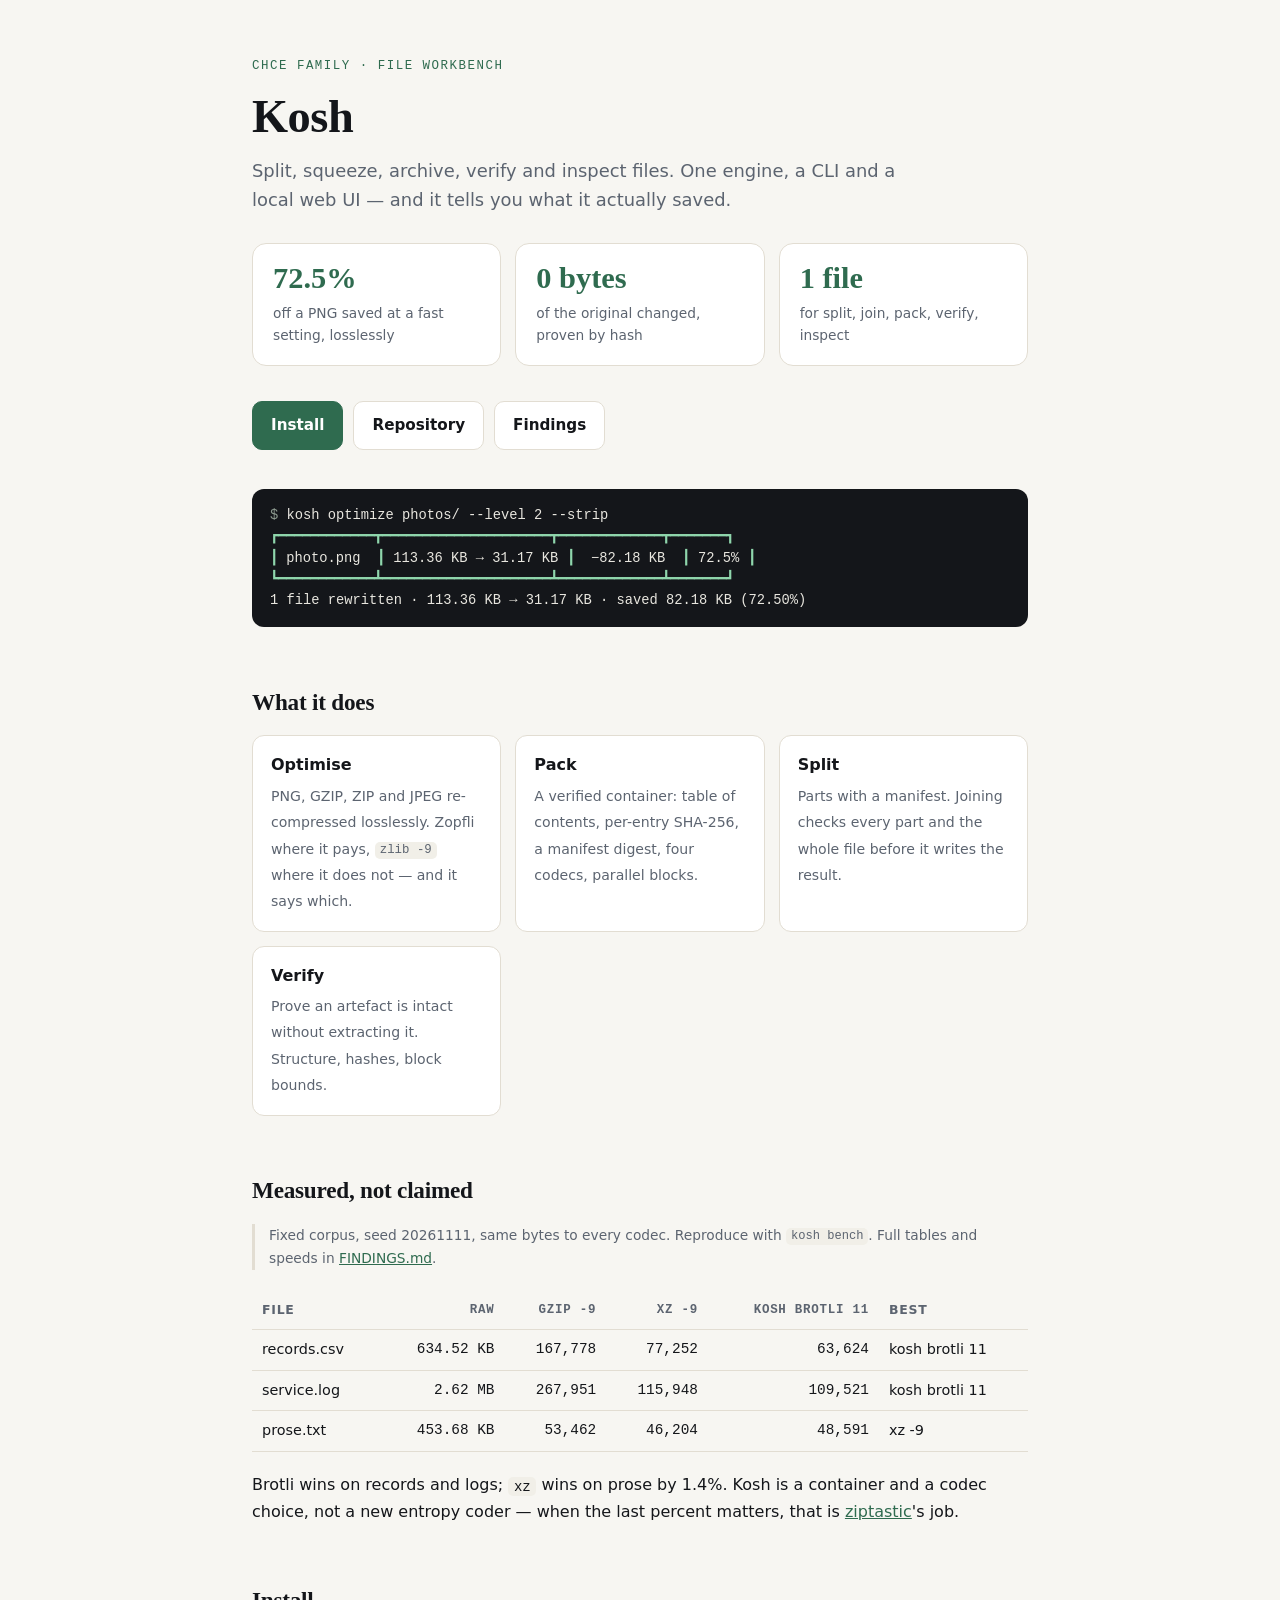
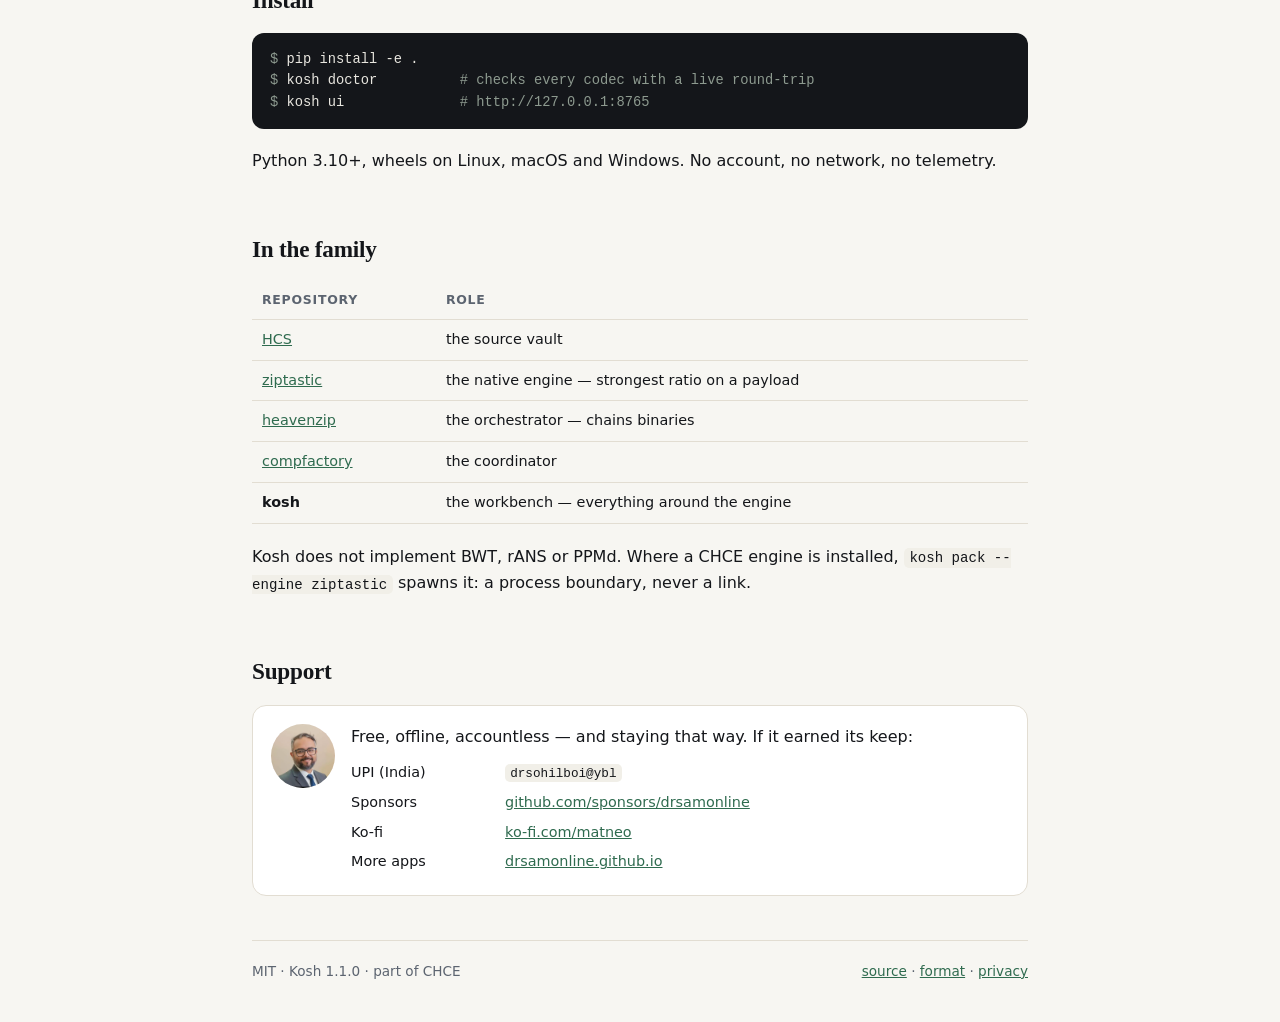
==== docs/index.html @ 6c08d3cd "kosh 1.1.0 — the CHCE file workbench Built as a replacement for five Windows utilities (DeflOpt, ECT" ====
<!DOCTYPE html>
<html lang="en">
<head>
<meta charset="utf-8">
<meta name="viewport" content="width=device-width, initial-scale=1">
<title>Kosh — the file workbench of CHCE</title>
<meta name="description" content="Split, squeeze, archive, verify and inspect files. Lossless PNG/ZIP/GZIP re-compression, a verified container, and a local web UI. Part of the CHCE family.">
<meta name="theme-color" content="#f7f6f2">
<link rel="canonical" href="https://drsamonline.github.io/kosh/">
<meta property="og:type" content="website">
<meta property="og:url" content="https://drsamonline.github.io/kosh/">
<meta property="og:title" content="Kosh — the file workbench of CHCE">
<meta property="og:description" content="Split, squeeze, archive, verify and inspect files. Lossless re-compression, a verified container, and a local web UI.">
<link rel="icon" href="assets/badge-version.svg" type="image/svg+xml">
<style>
  :root{
    --paper:#f7f6f2; --card:#ffffff; --ink:#14161a; --mut:#5c6470; --line:#e2ddd2;
    --accent:#2f6b4f; --accent-soft:#eaf1ec; --code:#f1efe8;
    --serif:"Iowan Old Style","Palatino Linotype",Palatino,Georgia,serif;
    --sans:-apple-system,BlinkMacSystemFont,"Segoe UI",system-ui,Roboto,Arial,sans-serif;
    --mono:ui-monospace,SFMono-Regular,Menlo,Consolas,"Liberation Mono",monospace;
  }
  *{box-sizing:border-box}
  body{margin:0;background:var(--paper);color:var(--ink);font:16px/1.65 var(--sans);
       -webkit-font-smoothing:antialiased}
  .wrap{max-width:820px;margin:0 auto;padding:56px 22px 40px}
  .eyebrow{font-family:var(--mono);font-size:.78rem;letter-spacing:.12em;text-transform:uppercase;
           color:var(--accent);margin:0 0 14px}
  h1{font-family:var(--serif);font-size:clamp(2rem,5vw,2.9rem);line-height:1.1;margin:0 0 .3em;
     letter-spacing:-.01em}
  .lede{font-size:1.12rem;color:var(--mut);margin:0 0 1.6em;max-width:60ch}
  .claim{display:flex;flex-wrap:wrap;gap:14px;margin:0 0 2.2em}
  .big{flex:1 1 200px;background:var(--card);border:1px solid var(--line);border-radius:14px;
       padding:18px 20px}
  .big b{display:block;font-family:var(--serif);font-size:1.9rem;line-height:1.1;
         color:var(--accent);font-variant-numeric:tabular-nums}
  .big span{display:block;font-size:.86rem;color:var(--mut);margin-top:6px}
  .cta{display:flex;gap:10px;flex-wrap:wrap;margin:0 0 2.4em}
  a.btn{display:inline-block;padding:11px 18px;border-radius:10px;text-decoration:none;
        font-weight:600;font-size:.95rem;border:1px solid var(--line);color:var(--ink);
        background:var(--card)}
  a.btn.primary{background:var(--accent);border-color:var(--accent);color:#fff}
  a.btn:hover{transform:translateY(-1px)}
  h2{font-family:var(--serif);font-size:1.45rem;margin:2.4em 0 .6em;letter-spacing:-.01em}
  h3{font-size:1rem;margin:1.6em 0 .4em}
  p{margin:0 0 1em}
  ul{padding-left:1.2em;margin:0 0 1em}
  li{margin:.25em 0}
  code{font-family:var(--mono);font-size:.88em;background:var(--code);padding:.12em .4em;
       border-radius:5px}
  pre{background:#14161a;color:#e8e6df;padding:16px 18px;border-radius:12px;overflow:auto;
      font-family:var(--mono);font-size:.86rem;line-height:1.55;margin:0 0 1.4em}
  pre .c{color:#8d9a8f}
  pre .p{color:#8fd6ac}
  table{width:100%;border-collapse:collapse;margin:0 0 1.4em;font-size:.9rem;
        font-variant-numeric:tabular-nums}
  th,td{text-align:left;padding:8px 10px;border-bottom:1px solid var(--line)}
  th{font-size:.78rem;text-transform:uppercase;letter-spacing:.06em;color:var(--mut);
     font-weight:600}
  td.n,th.n{text-align:right;font-family:var(--mono)}
  .note{font-size:.86rem;color:var(--mut);border-left:3px solid var(--line);padding-left:14px;
        margin:0 0 1.6em}
  .grid{display:grid;grid-template-columns:repeat(auto-fit,minmax(230px,1fr));gap:14px;
        margin:0 0 1.6em}
  .card{background:var(--card);border:1px solid var(--line);border-radius:12px;padding:16px 18px}
  .card b{display:block;margin-bottom:4px}
  .card span{font-size:.88rem;color:var(--mut)}
  footer{margin-top:3.2em;padding-top:1.4em;border-top:1px solid var(--line);
         font-size:.85rem;color:var(--mut);display:flex;justify-content:space-between;gap:12px;
         flex-wrap:wrap}
  a{color:var(--accent)}
  .support{display:grid;grid-template-columns:auto 1fr;gap:16px;align-items:start;
           background:var(--card);border:1px solid var(--line);border-radius:14px;padding:18px}
  .support img{width:64px;height:64px;border-radius:50%;object-fit:cover}
  .support table{margin:0}
  .support td{border:none;padding:3px 0;font-size:.9rem}
  @media (max-width:600px){.support{grid-template-columns:1fr}.support img{width:52px;height:52px}}
</style>
</head>
<body>
<div class="wrap">

  <p class="eyebrow">CHCE family · file workbench</p>
  <h1>Kosh</h1>
  <p class="lede">Split, squeeze, archive, verify and inspect files. One engine, a CLI and a
     local web UI — and it tells you what it actually saved.</p>

  <div class="claim">
    <div class="big"><b>72.5%</b><span>off a PNG saved at a fast setting, losslessly</span></div>
    <div class="big"><b>0 bytes</b><span>of the original changed, proven by hash</span></div>
    <div class="big"><b>1 file</b><span>for split, join, pack, verify, inspect</span></div>
  </div>

  <div class="cta">
    <a class="btn primary" href="#install">Install</a>
    <a class="btn" href="https://github.com/drsamonline/kosh">Repository</a>
    <a class="btn" href="https://github.com/drsamonline/kosh/blob/main/docs/FINDINGS.md">Findings</a>
  </div>

<pre><span class="c">$</span> kosh optimize photos/ --level 2 --strip
<span class="p">┏━━━━━━━━━━━━┳━━━━━━━━━━━━━━━━━━━━━┳━━━━━━━━━━━━━┳━━━━━━━┓</span>
<span class="p">┃</span> photo.png  <span class="p">┃</span> 113.36 KB → 31.17 KB <span class="p">┃</span>  −82.18 KB  <span class="p">┃</span> 72.5% <span class="p">┃</span>
<span class="p">┗━━━━━━━━━━━━┻━━━━━━━━━━━━━━━━━━━━━┻━━━━━━━━━━━━━┻━━━━━━━┛</span>
1 file rewritten · 113.36 KB → 31.17 KB · saved 82.18 KB (72.50%)</pre>

  <h2>What it does</h2>
  <div class="grid">
    <div class="card"><b>Optimise</b><span>PNG, GZIP, ZIP and JPEG re-compressed losslessly. Zopfli where it pays, <code>zlib -9</code> where it does not — and it says which.</span></div>
    <div class="card"><b>Pack</b><span>A verified container: table of contents, per-entry SHA-256, a manifest digest, four codecs, parallel blocks.</span></div>
    <div class="card"><b>Split</b><span>Parts with a manifest. Joining checks every part and the whole file before it writes the result.</span></div>
    <div class="card"><b>Verify</b><span>Prove an artefact is intact without extracting it. Structure, hashes, block bounds.</span></div>
  </div>

  <h2>Measured, not claimed</h2>
  <p class="note">Fixed corpus, seed 20261111, same bytes to every codec. Reproduce with
     <code>kosh bench</code>. Full tables and speeds in
     <a href="https://github.com/drsamonline/kosh/blob/main/docs/FINDINGS.md">FINDINGS.md</a>.</p>
  <table>
    <tr><th>file</th><th class="n">raw</th><th class="n">gzip -9</th><th class="n">xz -9</th>
        <th class="n">kosh brotli 11</th><th>best</th></tr>
    <tr><td>records.csv</td><td class="n">634.52 KB</td><td class="n">167,778</td>
        <td class="n">77,252</td><td class="n">63,624</td><td>kosh brotli 11</td></tr>
    <tr><td>service.log</td><td class="n">2.62 MB</td><td class="n">267,951</td>
        <td class="n">115,948</td><td class="n">109,521</td><td>kosh brotli 11</td></tr>
    <tr><td>prose.txt</td><td class="n">453.68 KB</td><td class="n">53,462</td>
        <td class="n">46,204</td><td class="n">48,591</td><td>xz -9</td></tr>
  </table>
  <p>Brotli wins on records and logs; <code>xz</code> wins on prose by 1.4%. Kosh is a container
     and a codec choice, not a new entropy coder — when the last percent matters, that is
     <a href="https://github.com/drsamonline/ziptastic">ziptastic</a>'s job.</p>

  <h2 id="install">Install</h2>
<pre><span class="c">$</span> pip install -e .
<span class="c">$</span> kosh doctor          <span class="c"># checks every codec with a live round-trip</span>
<span class="c">$</span> kosh ui              <span class="c"># http://127.0.0.1:8765</span></pre>
  <p>Python 3.10+, wheels on Linux, macOS and Windows. No account, no network, no telemetry.</p>

  <h2>In the family</h2>
  <table>
    <tr><th>repository</th><th>role</th></tr>
    <tr><td><a href="https://github.com/drsamonline/HCS">HCS</a></td><td>the source vault</td></tr>
    <tr><td><a href="https://github.com/drsamonline/ziptastic">ziptastic</a></td><td>the native engine — strongest ratio on a payload</td></tr>
    <tr><td><a href="https://github.com/drsamonline/heavenzip">heavenzip</a></td><td>the orchestrator — chains binaries</td></tr>
    <tr><td><a href="https://github.com/drsamonline/compfactory">compfactory</a></td><td>the coordinator</td></tr>
    <tr><td><b>kosh</b></td><td>the workbench — everything around the engine</td></tr>
  </table>
  <p>Kosh does not implement BWT, rANS or PPMd. Where a CHCE engine is installed,
     <code>kosh pack --engine ziptastic</code> spawns it: a process boundary, never a link.</p>

  <h2>Support</h2>
  <div class="support">
    <img src="assets/support-portrait.jpg" alt="Dr. Sohil Momin">
    <div>
      <p style="margin:0 0 8px">Free, offline, accountless — and staying that way. If it earned its keep:</p>
      <table>
        <tr><td>UPI (India)</td><td><code>drsohilboi@ybl</code></td></tr>
        <tr><td>Sponsors</td><td><a href="https://github.com/sponsors/drsamonline">github.com/sponsors/drsamonline</a></td></tr>
        <tr><td>Ko-fi</td><td><a href="https://ko-fi.com/matneo">ko-fi.com/matneo</a></td></tr>
        <tr><td>More apps</td><td><a href="https://drsamonline.github.io/">drsamonline.github.io</a></td></tr>
      </table>
    </div>
  </div>

  <footer>
    <span>MIT · Kosh 1.1.0 · part of CHCE</span>
    <span><a href="https://github.com/drsamonline/kosh">source</a> ·
          <a href="https://github.com/drsamonline/kosh/blob/main/docs/FORMAT.md">format</a> ·
          <a href="https://github.com/drsamonline/kosh/blob/main/PRIVACY.md">privacy</a></span>
  </footer>
</div>
</body>
</html>
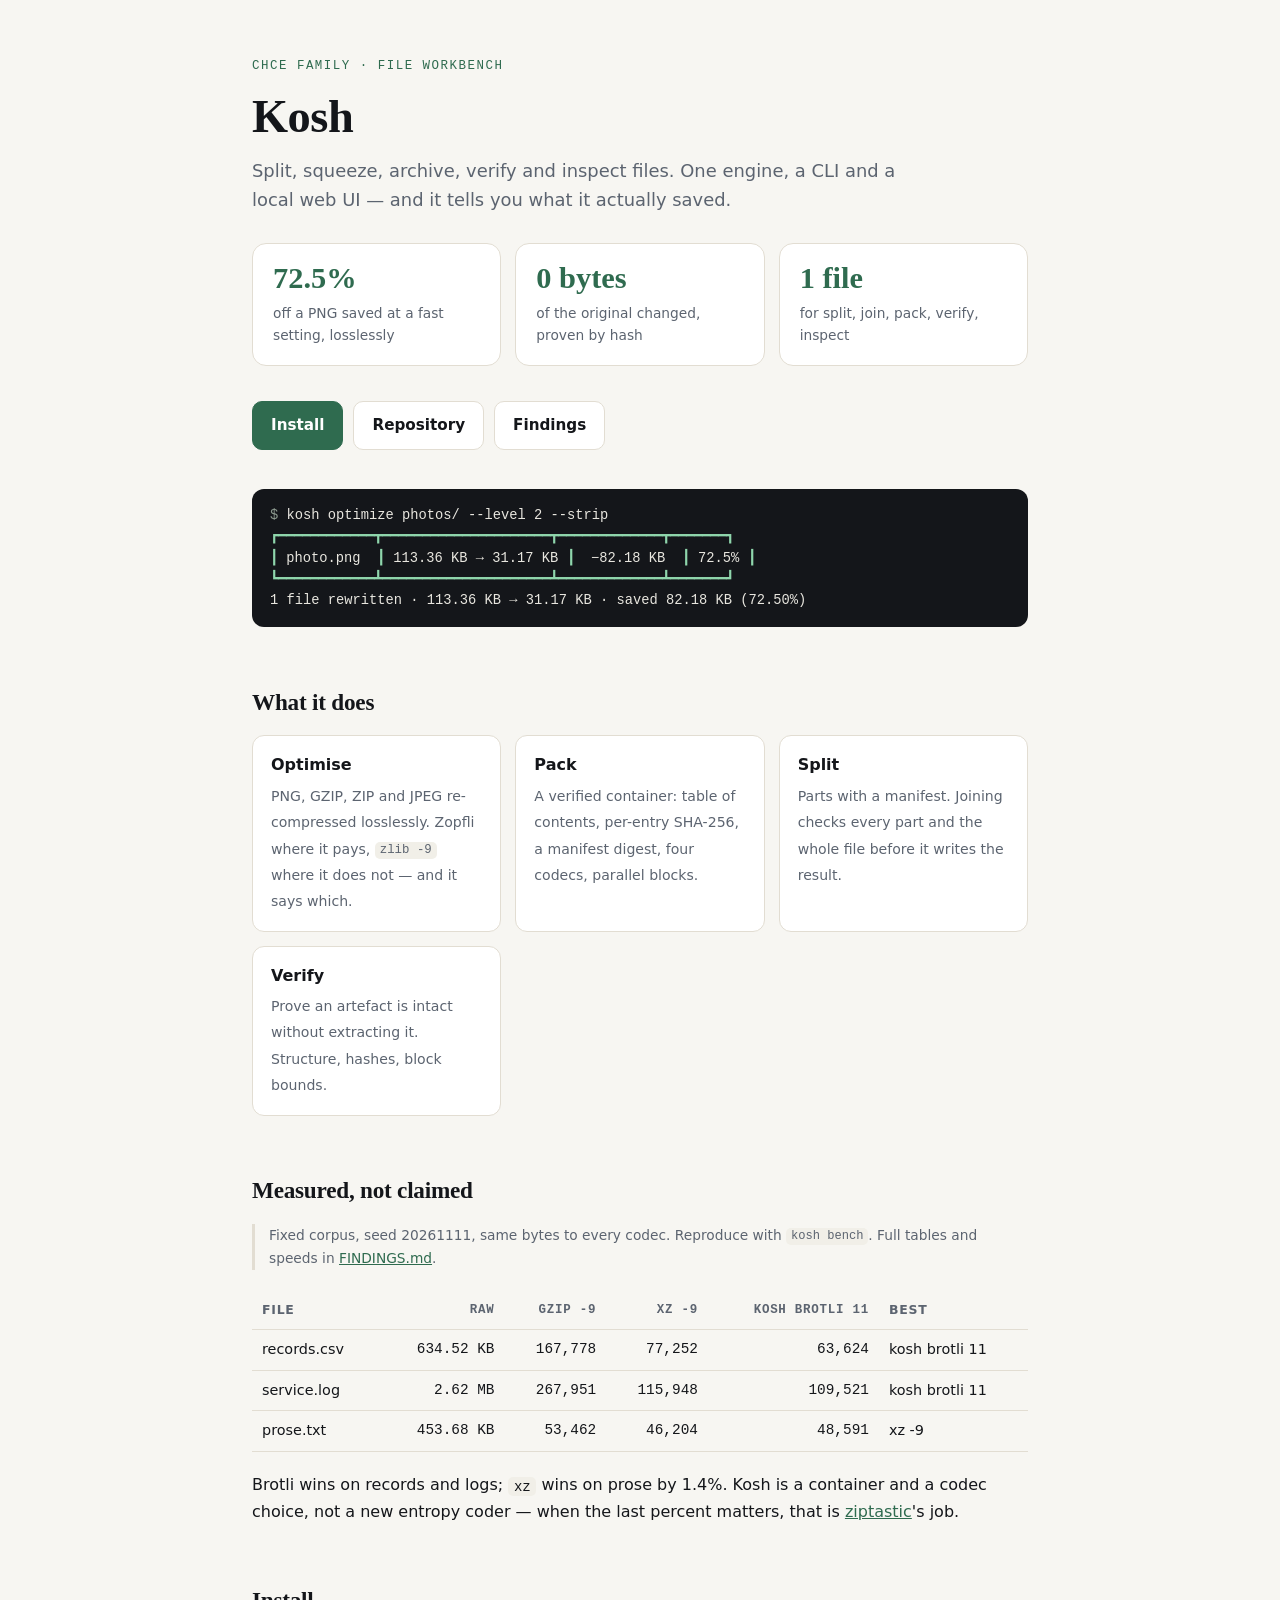
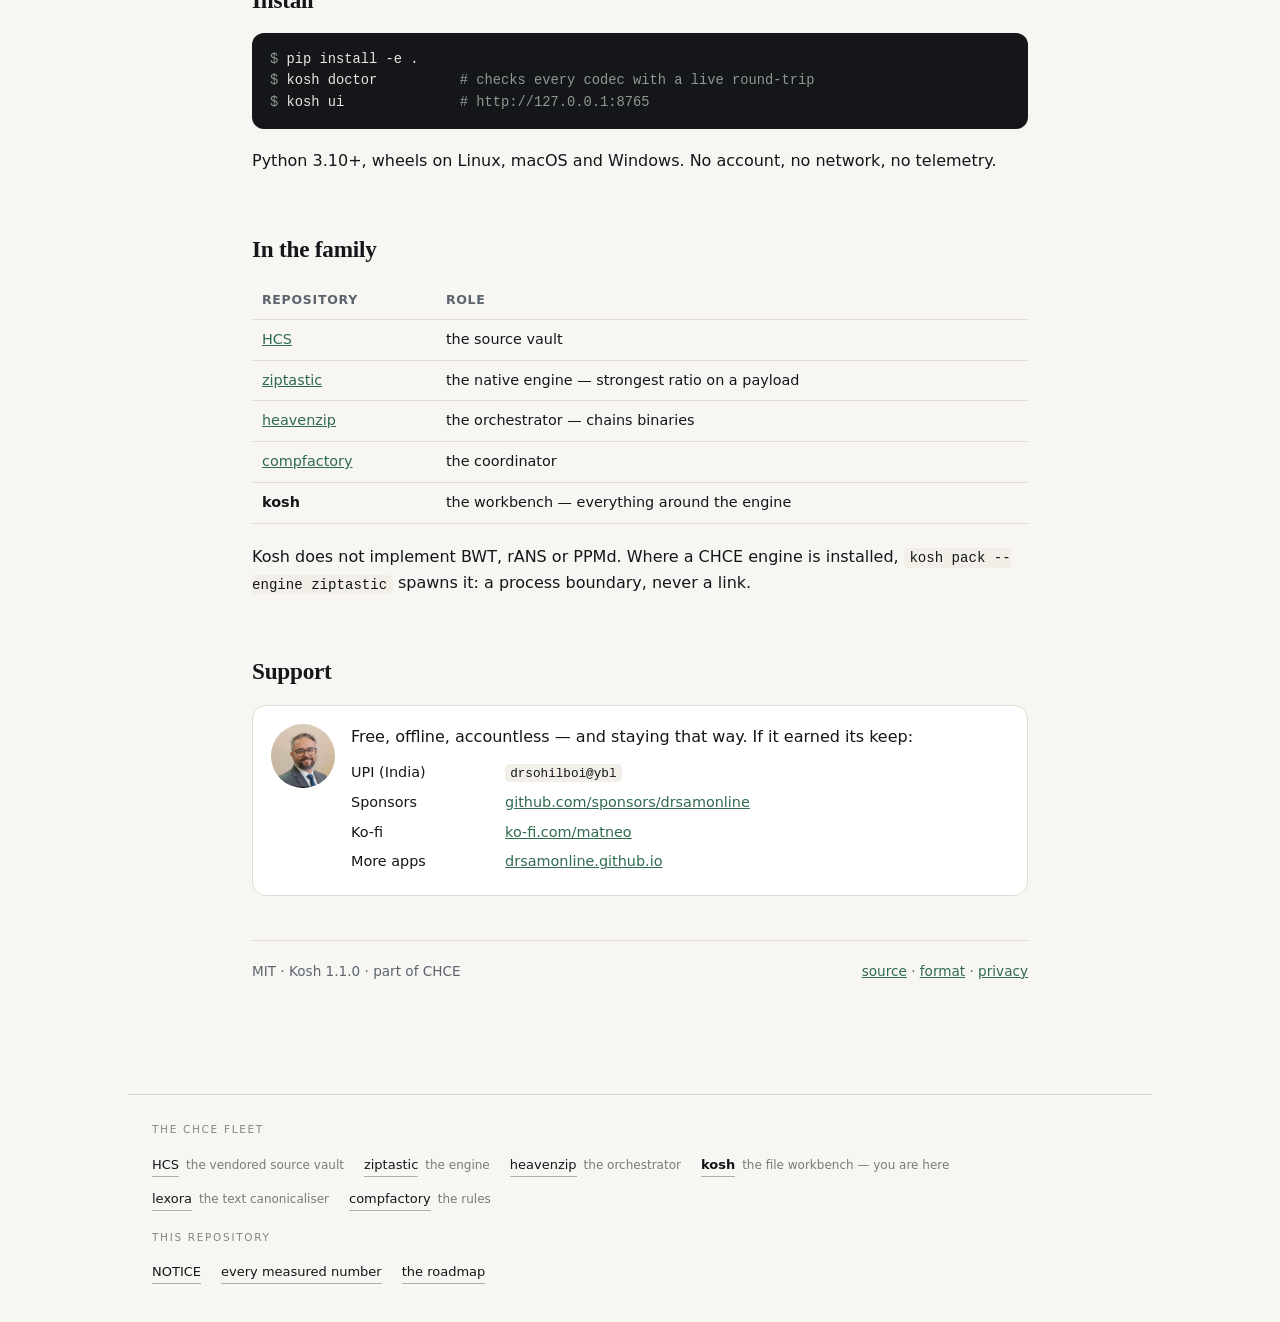
==== commit cc43c367: "docs(page): the page was never served, and there was no way to the fleet `docs/index.html` is a desi" ====
--- a/docs/index.html
+++ b/docs/index.html
@@ -168,5 +168,41 @@
           <a href="https://github.com/drsamonline/kosh/blob/main/PRIVACY.md">privacy</a></span>
   </footer>
 </div>
+<!-- fleet-nav:start -->
+<nav class="fleetnav" aria-label="The CHCE fleet">
+  <div class="fleetnav-wrap">
+    <p class="fleetnav-label">The CHCE fleet</p>
+    <ul>
+      <li><a href="https://drsamonline.github.io/HCS/">HCS</a><span>the vendored source vault</span></li>
+      <li><a href="https://drsamonline.github.io/ziptastic/">ziptastic</a><span>the engine</span></li>
+      <li><a href="https://drsamonline.github.io/heavenzip/">heavenzip</a><span>the orchestrator</span></li>
+      <li><a href="https://drsamonline.github.io/kosh/" aria-current="page"><strong>kosh</strong></a><span>the file workbench — you are here</span></li>
+      <li><a href="https://drsamonline.github.io/lexora/">lexora</a><span>the text canonicaliser</span></li>
+      <li><a href="https://drsamonline.github.io/compfactory/">compfactory</a><span>the rules</span></li>
+    </ul>
+    <p class="fleetnav-label">This repository</p>
+    <ul>
+      <li><a href="https://github.com/drsamonline/kosh/blob/main/NOTICE">NOTICE</a></li>
+      <li><a href="https://github.com/drsamonline/kosh/blob/main/docs/FINDINGS.md">every measured number</a></li>
+      <li><a href="https://github.com/drsamonline/kosh/blob/main/docs/ROADMAP.md">the roadmap</a></li>
+    </ul>
+  </div>
+</nav>
+<style>
+  .fleetnav { margin: 72px auto 0; padding: 26px 24px 34px; max-width: 64rem;
+    border-top: 1px solid color-mix(in srgb, currentColor 16%, transparent);
+    color: inherit; font-size: 13px; line-height: 1.55; }
+  .fleetnav-wrap { display: flex; flex-direction: column; gap: 14px; }
+  .fleetnav-label { margin: 0; font-size: 10.5px; letter-spacing: .16em;
+    text-transform: uppercase; opacity: .5; }
+  .fleetnav ul { margin: 0; padding: 0; list-style: none; display: flex;
+    flex-wrap: wrap; gap: 6px 20px; }
+  .fleetnav li { display: flex; align-items: baseline; gap: 7px; }
+  .fleetnav a { color: inherit; text-decoration: none; padding-bottom: 1px;
+    border-bottom: 1px solid color-mix(in srgb, currentColor 32%, transparent); }
+  .fleetnav a:hover { border-bottom-color: currentColor; }
+  .fleetnav span { opacity: .55; font-size: 12px; }
+</style>
+<!-- fleet-nav:end -->
 </body>
 </html>
